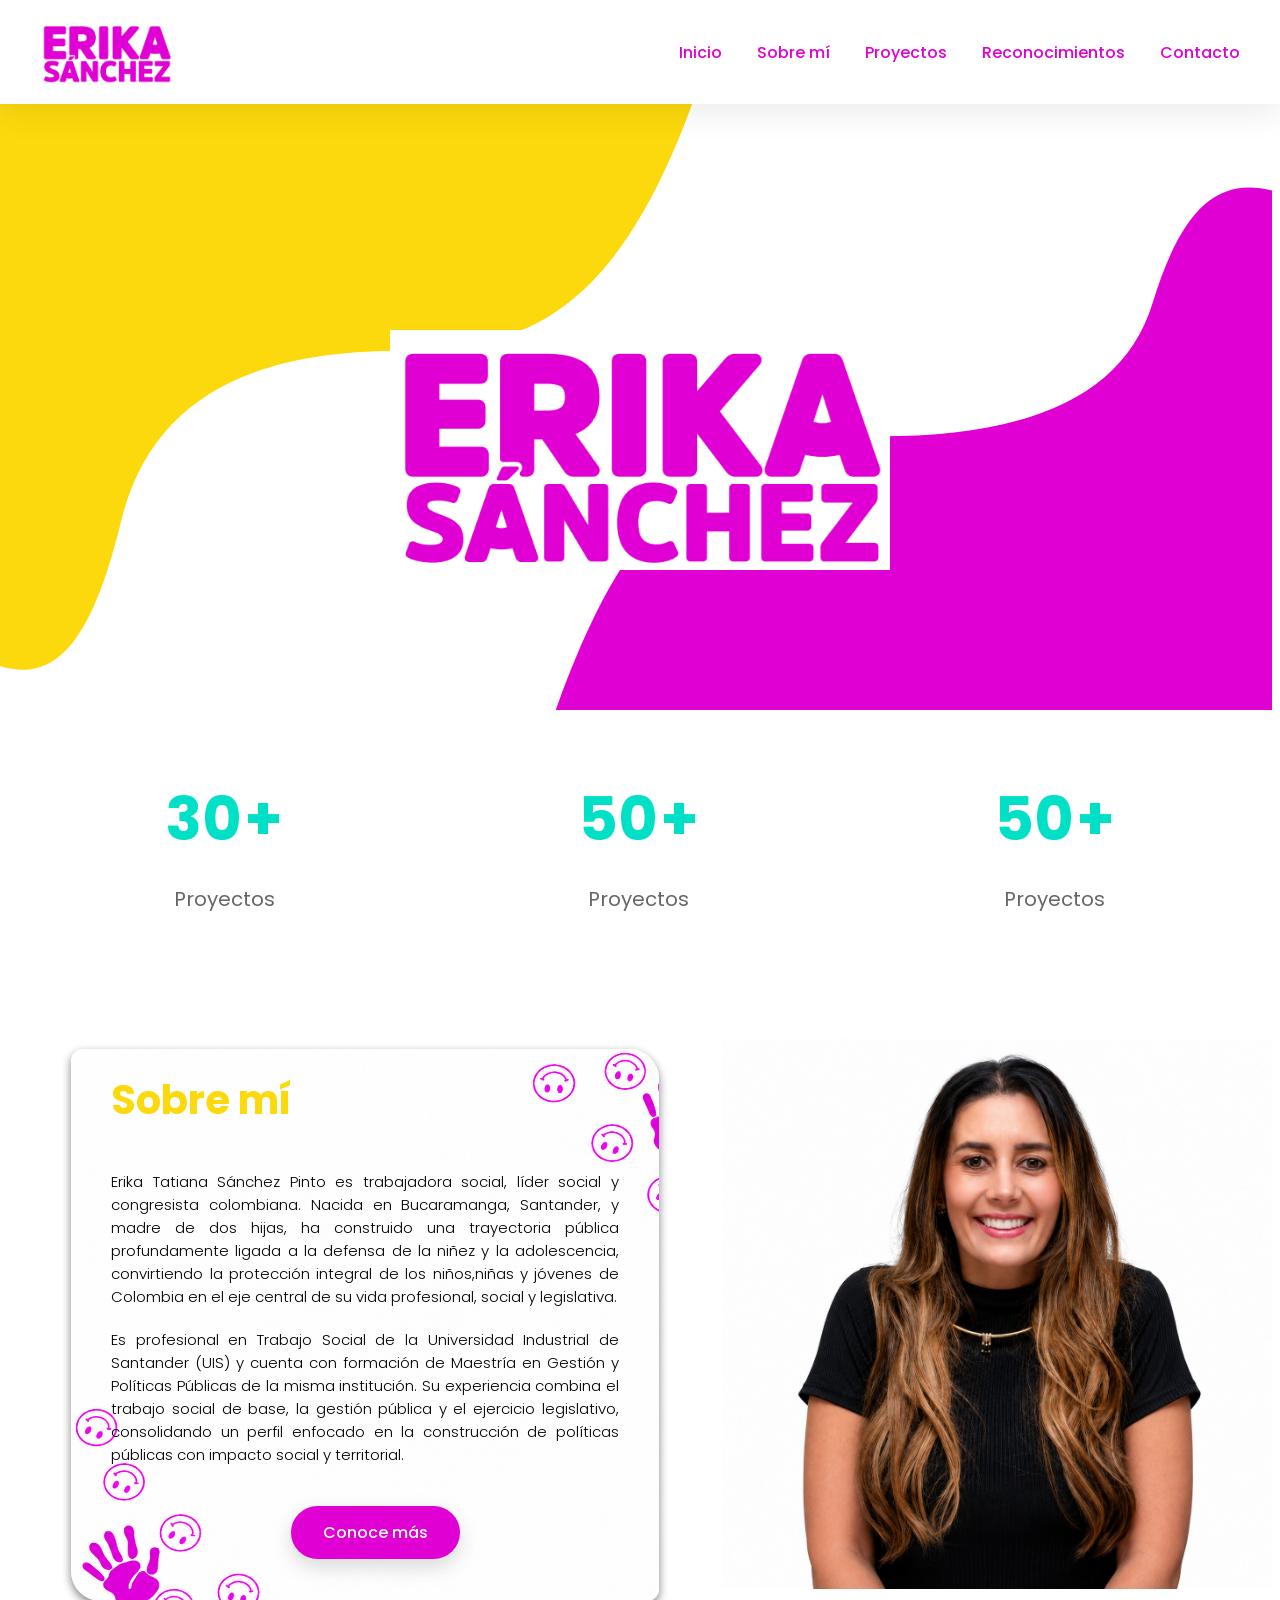
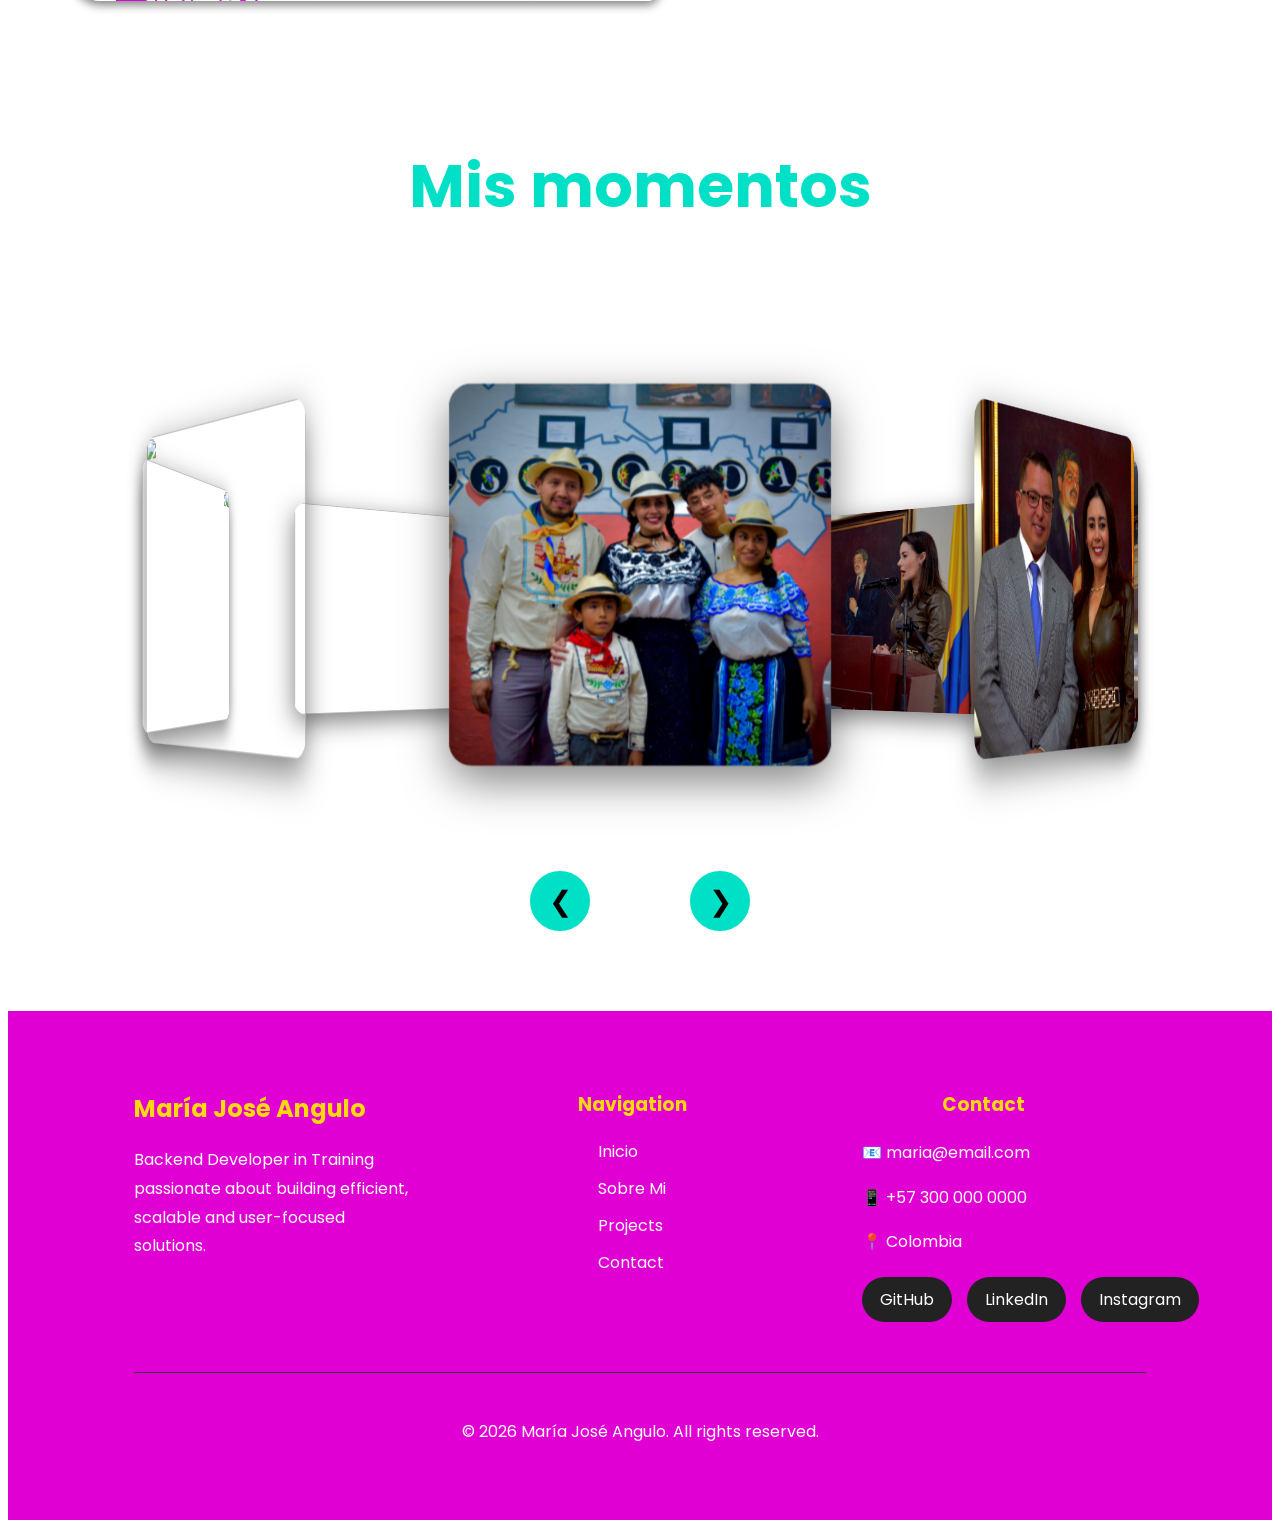
==== index.html @ ec435191 "primer commit" ====
<!DOCTYPE html>
<html lang="en">

<head>
    <meta charset="UTF-8">
    <meta name="viewport" content="width=device-width, initial-scale=1.0">
    <title>Document</title>
    <link rel="stylesheet" href="style.css">
    <link rel="preconnect" href="https://fonts.googleapis.com">
    <link rel="preconnect" href="https://fonts.gstatic.com" crossorigin>
    <link
        href="https://fonts.googleapis.com/css2?family=Poppins:ital,wght@0,100;0,200;0,300;0,400;0,500;0,600;0,700;0,800;0,900;1,100;1,200;1,300;1,400;1,500;1,600;1,700;1,800;1,900&display=swap"
        rel="stylesheet">
</head>

<body>

    <header class="header">
        <nav class="navbar">

            <img class="logo" src="imagenes/erika logo.png"></img>

            <ul class="nav-links">
                <li><a href="#inicio">Inicio</a></li>
                <li><a href="#sobre-mi">Sobre mí</a></li>
                <li><a href="#proyectos">Proyectos</a></li>
                <li><a href="#educacion">Reconocimientos</a></li>
                <li><a href="#contacto">Contacto</a></li>
            </ul>
            <div class="menu">

                ☰
            </div>
        </nav>
    </header>

    <section id="inicio" class="inicio">
        <svg class="bg-shape" viewBox="0 0 900 500" preserveAspectRatio="none">
            <path d="M900 500V130
               C860 120 835 145 815 210
               C795 275 730 305 620 305
               C520 305 450 330 390 500
               Z" fill="#FCD90D" />
        </svg>

        <svg class="bg-shape1" viewBox="0 0 900 500" preserveAspectRatio="none">
            <path d="M900 500V130
               C860 120 835 145 815 210
               C795 275 730 305 620 305
               C520 305 450 330 390 500
               Z" fill="#E000D3" />
        </svg>
        <img src="imagenes/erika logo.png" alt="Imagen" class="imagen-deinicio">

    </section>


    <section class="contador">
        <div class="contador-item">
            <h2 class="cz_counter_num" data-count="30">0</h2>
            <p>Proyectos</p>
        </div>
        <div class="contador-item">
            <h2 class="cz_counter_num" data-count="50">0</h2>
            <p>Proyectos</p>
        </div>
        <div class="contador-item">
            <h2 class="cz_counter_num" data-count="50">0</h2>
            <p>Proyectos</p>
        </div>
    </section>

    <section id="sobre-mi" class="sobre-mi">

        <div class="tarjetas">
            <div id="tarjeta1" class="tarjeta">

                <h3>Sobre mí</h3>

                <h4>Erika Tatiana Sánchez Pinto es trabajadora social, líder social y congresista colombiana.
                    Nacida en Bucaramanga, Santander, y madre de dos hijas, ha construido una trayectoria
                    pública profundamente ligada a la defensa de la niñez y la adolescencia, convirtiendo
                    la protección integral de los niños,niñas y jóvenes de Colombia en el eje central de
                    su vida profesional, social y legislativa.
                </h4>
                <h4>Es profesional en Trabajo Social de la Universidad Industrial de Santander (UIS)
                    y cuenta con formación de Maestría en Gestión y Políticas Públicas de la misma
                    institución. Su experiencia combina el trabajo social de base, la gestión pública
                    y el ejercicio legislativo, consolidando un perfil enfocado en la construcción de
                    políticas públicas con impacto social y territorial.</h4>

                <div class="boton">
                    <a href="carrusel/index.html">
                     <button id="btnAbrir">Conoce más</button>
                    </a>
                </div>


            </div>

            <div class="imagenerika">
                <img id="imagenerika" src="imagenes/WhatsApp Image 2026-07-08 at 2.44.06 PM.jpeg" alt="erika"></img>
            </div>
        </div>
        

    </section>

    <section id="galeriaEri" class="galeriaEri">

        <h3 id="tituloCarrusel">Mis momentos</h3>
    <div class="container">

        <div class="carousel" id="carousel">

            <div class="card">
                <img src="imagenes/06ded341-4845-4bff-a067-f62139f69211.jpg" alt="">
            </div>

            <div class="card">
                <img src="imagenes/393e78e3-1296-4e79-9e3f-7f143f5108f0.jpg" alt="">
            </div>

            <div class="card">
                <img src="imagenes/66f51243-da84-4cfa-9cb5-916adcb51773.jpg" alt="">
            </div>

            <div class="card">
                <img src="imagenes/75c36e12-8996-4360-9bb5-3f83813c891b.jpg" alt="">
            </div>

            <div class="card">
                <img src="imagenes/ed47eb35-b7a1-46f1-831c-81811c5785b0.jpg" alt="">
            </div>

            <div class="card">
                <img src="https://picsum.photos/id/1040/300/400" alt="">
            </div>

            <div class="card">
                <img src="https://picsum.photos/id/1040/300/400" alt="">
            </div>
             <div class="card">
                <img src="https://picsum.photos/id/1035/300/400" alt="">
            </div>

        </div>

        <div class="botones">
            <button id="anterior">&#10094;</button>
            <button id="siguiente">&#10095;</button>
        </div>

    </div>

    </section>

    <section id="footer" class="footer">

    <div class="footer-container">

        <div class="footer-section">
            <h2 class="footer-logo">María José Angulo</h2>
            <p>
                Backend Developer in Training passionate about building
                efficient, scalable and user-focused solutions.
            </p>
        </div>

        <div class="footer-section">
            <h3>Navigation</h3>

            <ul>
                <li><a href="#inicio">Inicio</a></li>
                <li><a href="#sobre-mi">Sobre Mi</a></li>
                <li><a href="#proyectos">Projects</a></li>
                <li><a href="#contacto">Contact</a></li>
            </ul>
        </div>

        <div class="footer-section">
            <h3>Contact</h3>

            <p>📧 maria@email.com</p>
            <p>📱 +57 300 000 0000</p>
            <p>📍 Colombia</p>

            <div class="socials">
                <a href="#">GitHub</a>
                <a href="#">LinkedIn</a>
                <a href="#">Instagram</a>
            </div>
        </div>

    </div>

    <div class="footer-bottom">
        <p>© 2026 María José Angulo. All rights reserved.</p>
    </div>
</section>


    <script src="java.js"></script>
</body>

</html>
---- style.css ----
:root{

    --rosa:#E000D3;
    --amarillo:#FCD90D;
    --rosa-claro:#FCE4EC;
    --rosa-hover:#EC407A;

    --blanco:#FFFFFF;
    --gris:#555;
    --gris-claro:#888;

    --fondo:#FFF7FA;

    --sombra:0px 10px 30px rgba(0, 0, 0, 0.073);

    --transicion:.4s;

    --borde:18px;
}


/* --------------- */
.header{

    width:100%;
    position:fixed;
    top:0;
    left:0;
    background:white;
    box-shadow:var(--sombra);
    z-index:1000;

}

.navbar{

    max-width:1200px;
    margin:auto;
    display:flex;
    justify-content:space-between;
    align-items:center;
    padding:20px 40px;

}

.logo{
    height: 4rem;
}

.nav-links{
    display:flex;
    gap:35px;
}

.nav-links a{
    color:var(--rosa);
    font-weight:500;
    transition:var(--transicion);
    text-decoration:none;
    font-family: "Poppins"
}
ul{
    list-style:none;
}

.nav-links a:hover{
    color:var(--amarillo);
}

.menu{
    display:none;
    font-size:2rem;
    cursor:pointer;
}

/*------------------------*/
.hero{
    width:100px;
    height:100px;
    background:white;
    position:relative;
    overflow:hidden;
}

.bg-shape{
    position:absolute;
    bottom:0;
    right:0;
    width:100%;
    height:100%;
    transform: rotate(180deg);
}

.imagen-deinicio{
    position: absolute;
    width: 500px;
    z-index: 3;

    top: 50%;
    left: 50%;

    transform: translate(-50%, -50%);
    animation: zoomIn 2s ease forwards;
}

@keyframes zoomIn{
    from{
        opacity: 0;
        transform: translate(-50%, -50%) scale(0.5);
    }

    to{
        opacity: 1;
        transform: translate(-50%, -50%) scale(1);
    }
}


/*------------------------*/


.contador {
    padding: 10px;
    text-align: center;
    display: flex;
}

.contador-item {
    max-width: 300px;
    margin: auto;
}

.cz_counter_num {
    font-size: 60px;
    font-weight: bold;
    font-family: "Poppins";
    color: #00E0C6;
    margin-bottom: 10px;
}
.cz_counter_num::after{
    content: "+";
    margin-left: 2px;
    color: inherit;
}
.contador-item p {
    font-size: 20px;
    color: #666666;
    font-family: "Poppins";
}

/*------------------------*/

.sobre-mi {
  justify-content:center;
}

.tarjetas {
  display: flex;
  justify-content:center;
  padding-top:65px;
}

.tarjeta{
  margin: 40px 5%;
  padding: 1px 40px;
  border-radius: 12px 30px;
  width: 550px;
  height: 550px;
  box-shadow: 0px 4px 10px rgba(0, 0, 0, 0.493);
  background-image: url(imagenes/patron.png);
  background-size: 650px 580px;
   background-repeat: no-repeat;
}


.tarjeta h3{
    color:var(--amarillo);
    font-family: "Poppins";
    font-size: 40px;
    margin-top: 20px;
}

.tarjeta h4{
    font-size: 15px;
    color: #000000;
    text-align: justify;
    margin-top: 1px;
    font-family: "Poppins", sans-serif;
    font-weight: 300;
    font-style: normal;
}

#imagenerika{
    padding-top: 30px;
    width:550px;
    height: 550px;
}

.boton{
   text-align: center;
   padding-top: 20px;
}

.boton button{
    background: var(--rosa);
    color: #fff;
    border: none;
    border-radius: 50px;
    padding: 14px 32px;
    font-family: "Poppins", sans-serif;
    font-size: 16px;
    font-weight: 500;
    cursor: pointer;
    transition: all .35s ease;
    box-shadow: 0 8px 20px rgba(0,0,0,.15);
    margin-left: 20px;
}

#btnAbrir:hover{
    transform: translateY(-8px);
    background-color: #00E0C6;
}


/*------------------------*/

/*------------------------*/

#tituloCarrusel{
    color:#00E0C6;
    font-family: "Poppins";
    text-align: center;
    font-size: 60px;
    margin-top: 100px;
    background-image: url();
    background-size: 1400px 120px;

}
.container{
    position:relative;
    width:100%;
    height:80vh;
    display:flex;
    justify-content:center;
    align-items:center;
    perspective:1300px;
}
.carousel{
    position:relative;
    width:250px;
    height:350px;
    transform-style:preserve-3d;
}

.card{
    position:absolute;
    width:250px;
    height:250px;
    border-radius:15px;
    overflow:hidden;
    transition:1s;
    box-shadow:0 10px 30px rgba(0,0,0,.5);
}

.card img{
    width:100%;
    height:100%;
    object-fit:cover;
}

.botones{
    position:absolute;
    bottom:80px;
    display:flex;
    gap:100px;
}
.botones button{
    width:60px;
    height:60px;
    border-radius:50%;
    border:2px solid #00E0C6;
    background-color:#00E0C6;
    font-size:28px;
    cursor:pointer;
    transition:.3s;
}

.botones button:hover{
    background:white;
    color:black;
    transform:scale(1.1);
}



/*------------------------*/
.footer{
    background:var(--rosa);
    color: white;
    padding: 60px 10%;
    font-family: "Poppins";
}

.footer-container{
    display: grid;
    grid-template-columns: repeat(auto-fit,minmax(220px,1fr));
    gap: 80px;
}

.footer-section h3{
    margin-bottom: 20px;
    color: #FCD90D;
    margin-left: 80px;
}

.footer-logo{
    color: var(--amarillo);
    margin-bottom: 20px;
}

.footer-section p{
    line-height: 1.8;
    color: #ffffff;
}

.footer-section ul{
    list-style: none;
    margin-left: 60px;
}

.footer-section ul li{
    margin-bottom: 12px;
}

.footer-section a{
    text-decoration: none;
    color: #ffffff;
    transition: .3s;
}

.footer-section a:hover{
    color: #ffffff;
    padding-left: 5px;
}

.socials{
    display: flex;
    gap: 15px;
    margin-top: 20px;
}

.socials a{
    background: #222;
    padding: 10px 18px;
    border-radius: 30px;
}

.socials a:hover{
    background: #ffffff;
    color: #000000;
}

.footer-bottom{
    margin-top: 50px;
    padding-top: 30px;
    border-top: 1px solid #333;
    text-align: center;
    color: #ffffff;
}


/*-----------------*/

/* ========================================= */
/* TABLETS */
/* ========================================= */

@media (max-width: 992px){

    html, body{
        overflow-x: hidden;
    }

    .navbar{
        padding:20px;
    }

    .nav-links{
        gap:20px;
    }
    .nav-links{
        display: none;
    }

    .nav-links.active{
        display: flex;
        flex-direction: column;
        position: absolute;
        top: 100%;
        left: 0;
        width: 100%;
        background: white;
        padding: 20px 0;
        gap: 20px;
        text-align: center;
    }


    /* -------- INICIO -------- */

    .inicio{
        min-height:80vh;
        overflow:hidden;
        position:relative;
    }

    .imagen-deinicio{
        width:320px;
        position:absolute;
        top:50%;
        left:50%;
        transform:translate(-50%, -50%);
    }

    .bg-shape{
        width:120%;
        left:-15%;
    }

    .bg-shape1{
        width:120%;
        right:-15%;
    }

    /* -------- CONTADOR -------- */

    .contador{
        flex-wrap:wrap;
        justify-content:center;
        gap:40px;
        padding:50px 20px;
    }

    .tarjeta{
        width:90%;
    }

    #imagenerika{
        width:450px;
        max-width:100%;
    }

    #tituloCarrusel{
        font-size:45px;
    }
}

/* ========================================= */
/* MOVILES */
/* ========================================= */

@media (max-width:768px){

    html,
    body{
        width:100%;
        overflow-x:hidden;
    }

    .navbar{
        padding:15px 20px;
    }

    .nav-links{
        display:none;
    }

    .menu{
        display:block;
    }
    .nav-links{
        display: none;
    }

    .nav-links.active{
        display: flex;
        flex-direction: column;
        position: absolute;
        top: 100%;
        left: 0;
        width: 100%;
        background: white;
        padding: 20px 0;
        gap: 20px;
        text-align: center;
    }


    .logo{
        height:3rem;
    }

    /* -------- INICIO -------- */

    .inicio{
        height:65vh;
        min-height:500px;
        overflow:hidden;
        position:relative;
    }

    .imagen-deinicio{
        width:230px;
        position:absolute;
        top:50%;
        left:50%;
        transform:translate(-50%, -50%);
        z-index:10;
    }

    .bg-shape{
        width:150%;
        height:100%;
        left:-45%;
        top:0;
    }

    .bg-shape1{
        width:150%;
        height:100%;
        right:-45%;
        top:0;
    }

    /* -------- CONTADOR -------- */

    .contador{
        flex-direction:column;
        align-items:center;
        gap:40px;
        padding:50px 0;
    }

    .contador-item{
        width:100%;
    }

    .cz_counter_num{
        font-size:45px;
    }

    /* -------- SOBRE MI -------- */

    .tarjetas{
        flex-direction:column;
        align-items:center;
    }

    .tarjeta{
        width:95%;
        padding:25px;
        margin:20px auto;
    }

    .tarjeta h3{
        text-align:center;
        font-size:30px;
    }

    .tarjeta h4{
        font-size:14px;
    }

    #imagenerika{
        width:100%;
        max-width:350px;
        height:auto;
    }

    /* -------- CARRUSEL -------- */

    #tituloCarrusel{
        font-size:36px;
    }

    .container{
        height:420px;
        overflow:hidden;
    }

    .carousel{
        width:220px;
        height:280px;
    }

    .card{
        width:220px;
        height:280px;
    }

    .botones{
        gap:40px;
        bottom:20px;
    }

    .botones button{
        width:50px;
        height:50px;
        font-size:22px;
    }

    /* -------- FOOTER -------- */

    .footer{
        text-align:center;
    }

    .socials{
        justify-content:center;
    }
}

/* ========================================= */
/* MOVILES PEQUEÑOS */
/* ========================================= */

@media (max-width:480px){

    .inicio{
        min-height:450px;
    }

    .imagen-deinicio{
        width:190px;
    }

    .bg-shape{
        width:170%;
        left:-60%;
    }

    .bg-shape1{
        width:170%;
        right:-60%;
    }

    .cz_counter_num{
        font-size:35px;
    }
    .nav-links{
        display: none;
    }

    .nav-links.active{
        display: flex;
        flex-direction: column;
        position: absolute;
        top: 100%;
        left: 0;
        width: 100%;
        background: white;
        padding: 20px 0;
        gap: 20px;
        text-align: center;
    }


    .contador-item p{
        font-size:16px;
    }

    .tarjeta{
        padding:20px;
    }

    .tarjeta h3{
        font-size:24px;
    }

    .tarjeta h4{
        font-size:13px;
    }

    #tituloCarrusel{
        font-size:28px;
    }

    .carousel{
        width:170px;
        height:220px;
    }

    .card{
        width:170px;
        height:220px;
    }
}
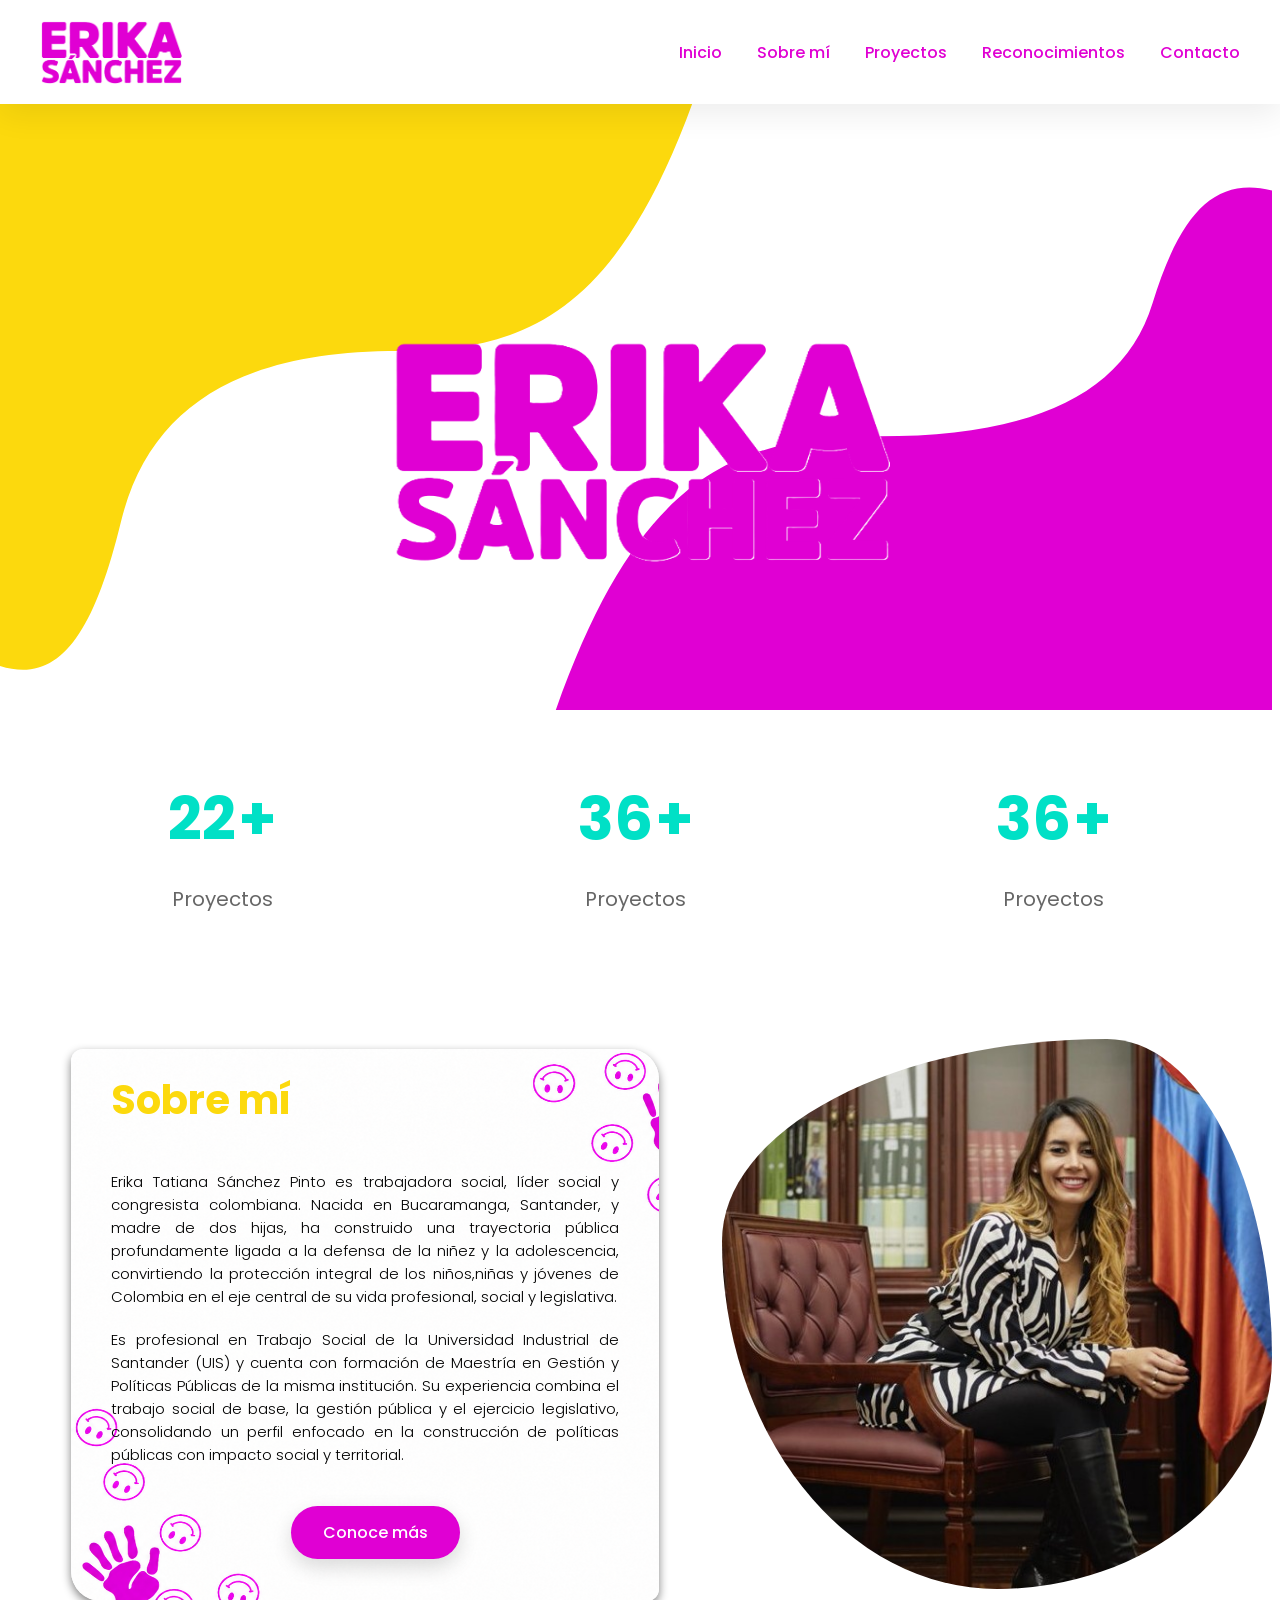
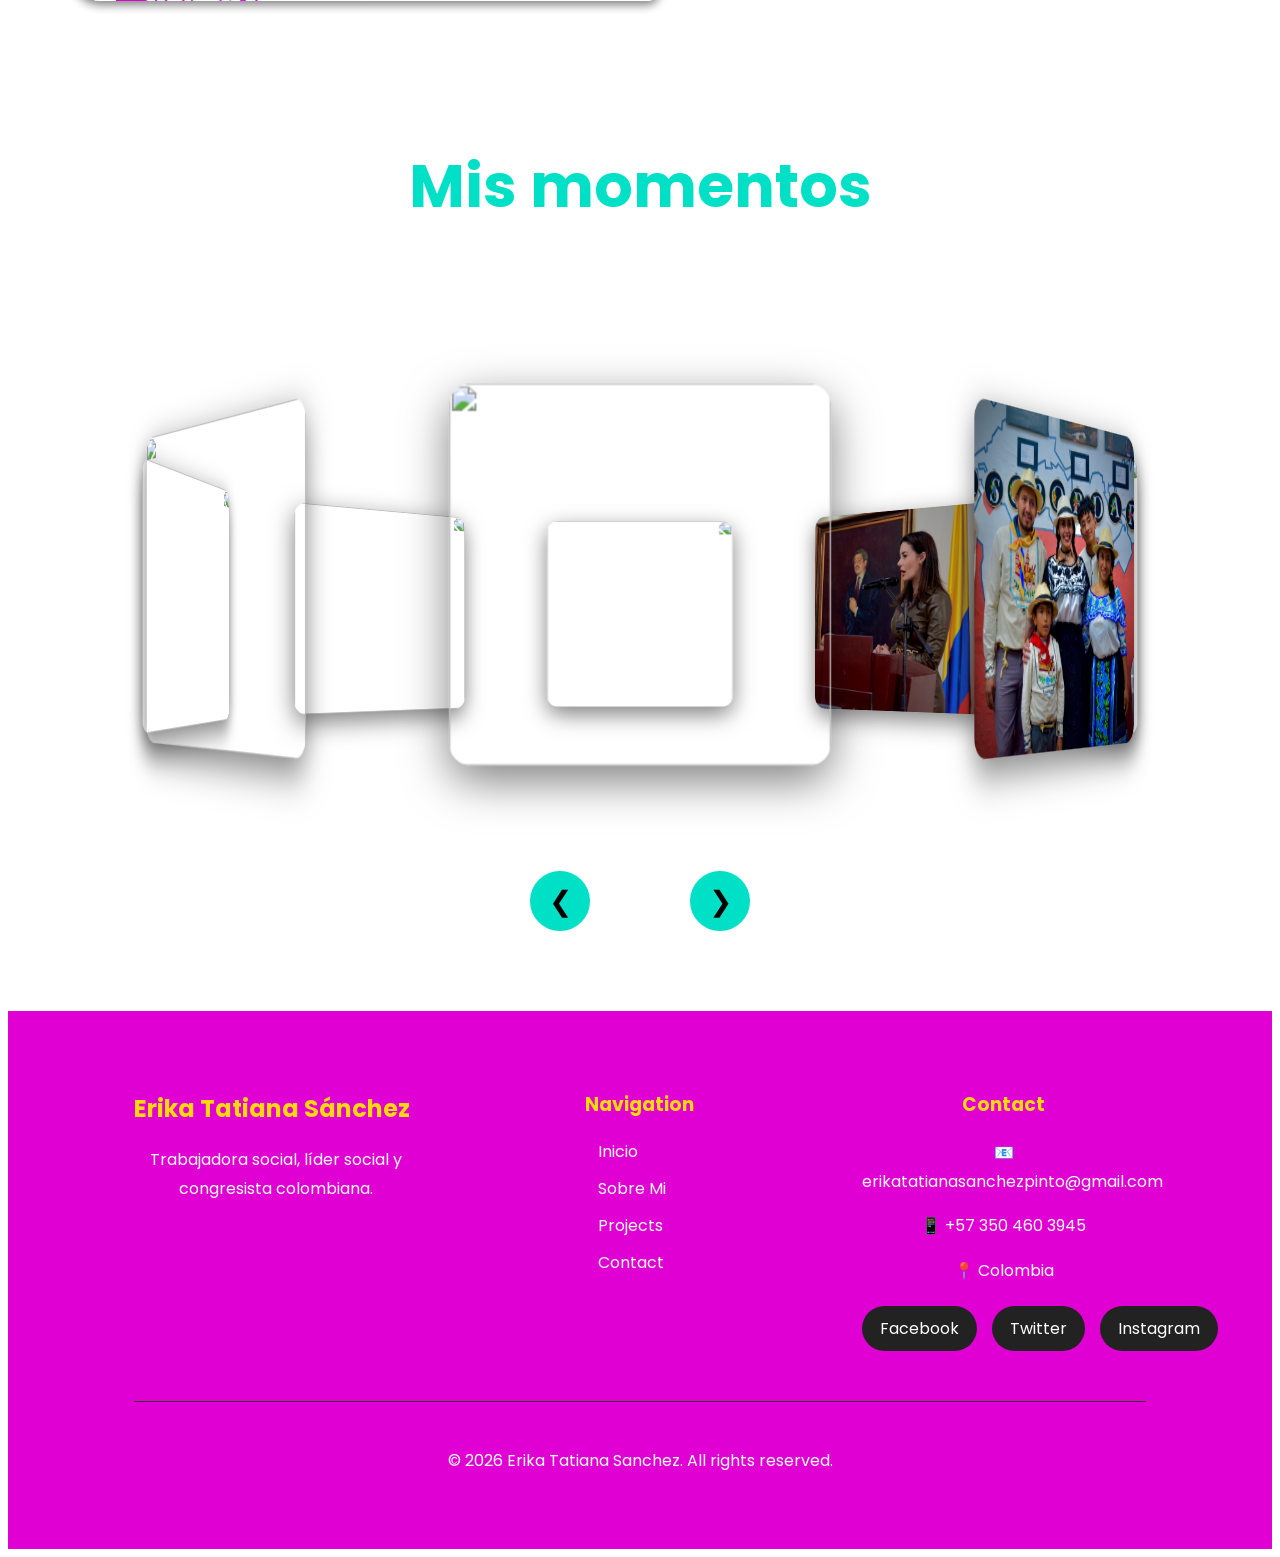
==== commit 1b14f68b: "actualizacion inicio 1" ====
--- a/index.html
+++ b/index.html
@@ -90,7 +90,7 @@
                     políticas públicas con impacto social y territorial.</h4>
 
                 <div class="boton">
-                    <a href="carrusel/index.html">
+                    <a href="carrusel/carrusel.html">
                      <button id="btnAbrir">Conoce más</button>
                     </a>
                 </div>
@@ -99,7 +99,7 @@
             </div>
 
             <div class="imagenerika">
-                <img id="imagenerika" src="imagenes/WhatsApp Image 2026-07-08 at 2.44.06 PM.jpeg" alt="erika"></img>
+                <img id="imagenerika" src="imagenes/DIAPO 12.jpeg" alt="erika"></img>
             </div>
         </div>
         
@@ -114,15 +114,15 @@
         <div class="carousel" id="carousel">
 
             <div class="card">
+                <img src="imagenes/HEU_1261.JPG" alt="">
+            </div>
+
+            <div class="card">
                 <img src="imagenes/06ded341-4845-4bff-a067-f62139f69211.jpg" alt="">
             </div>
 
             <div class="card">
-                <img src="imagenes/393e78e3-1296-4e79-9e3f-7f143f5108f0.jpg" alt="">
-            </div>
-
-            <div class="card">
-                <img src="imagenes/66f51243-da84-4cfa-9cb5-916adcb51773.jpg" alt="">
+                <img src="imagenes/HEU_1550.JPG" alt="">
             </div>
 
             <div class="card">
@@ -130,18 +130,18 @@
             </div>
 
             <div class="card">
-                <img src="imagenes/ed47eb35-b7a1-46f1-831c-81811c5785b0.jpg" alt="">
-            </div>
-
-            <div class="card">
-                <img src="https://picsum.photos/id/1040/300/400" alt="">
-            </div>
-
-            <div class="card">
-                <img src="https://picsum.photos/id/1040/300/400" alt="">
+                <img src="imagenes/HEU_9153.JPG" alt="">
+            </div>
+
+            <div class="card">
+                <img src="imagenes/HEU_8008.JPG" alt="">
+            </div>
+
+            <div class="card">
+                <img src="imagenes/HEU_9749.JPG" alt="">
             </div>
              <div class="card">
-                <img src="https://picsum.photos/id/1035/300/400" alt="">
+                <img src="imagenes/HEU_9860.JPG" alt="">
             </div>
 
         </div>
@@ -160,10 +160,9 @@
     <div class="footer-container">
 
         <div class="footer-section">
-            <h2 class="footer-logo">María José Angulo</h2>
+            <h2 class="footer-logo">Erika Tatiana Sánchez</h2>
             <p>
-                Backend Developer in Training passionate about building
-                efficient, scalable and user-focused solutions.
+                Trabajadora social, líder social y congresista colombiana.
             </p>
         </div>
 
@@ -181,13 +180,13 @@
         <div class="footer-section">
             <h3>Contact</h3>
 
-            <p>📧 maria@email.com</p>
-            <p>📱 +57 300 000 0000</p>
+            <p>📧 erikatatianasanchezpinto@gmail.com</p>
+            <p>📱 +57 350 460 3945</p>
             <p>📍 Colombia</p>
 
             <div class="socials">
-                <a href="#">GitHub</a>
-                <a href="#">LinkedIn</a>
+                <a href="#">Facebook</a>
+                <a href="#">Twitter</a>
                 <a href="#">Instagram</a>
             </div>
         </div>
@@ -195,7 +194,7 @@
     </div>
 
     <div class="footer-bottom">
-        <p>© 2026 María José Angulo. All rights reserved.</p>
+        <p>© 2026 Erika Tatiana Sanchez. All rights reserved.</p>
     </div>
 </section>
 
--- a/style.css
+++ b/style.css
@@ -99,7 +99,7 @@
     top: 50%;
     left: 50%;
 
-    transform: translate(-50%, -50%);
+    transform: translate(-80%, -50%);
     animation: zoomIn 2s ease forwards;
 }
 
@@ -194,6 +194,7 @@
     padding-top: 30px;
     width:550px;
     height: 550px;
+    border-radius: 70% 30% 50% 50% / 40% 60% 40% 60%;;
 }
 
 .boton{
@@ -310,7 +311,7 @@
 .footer-section h3{
     margin-bottom: 20px;
     color: #FCD90D;
-    margin-left: 80px;
+ text-align: center;
 }
 
 .footer-logo{
@@ -319,6 +320,7 @@
 }
 
 .footer-section p{
+    text-align: center;
     line-height: 1.8;
     color: #ffffff;
 }
@@ -340,7 +342,6 @@
 
 .footer-section a:hover{
     color: #ffffff;
-    padding-left: 5px;
 }
 
 .socials{
@@ -671,6 +672,9 @@
 
     .tarjeta{
         padding:20px;
+        width: 80%;
+        background-image: url(imagenes/patron.png);
+  background-size: 550px 780px;
     }
 
     .tarjeta h3{
@@ -694,4 +698,9 @@
         width:170px;
         height:220px;
     }
+
+    .footer-section ul li{
+    margin-left: -100px;
+}
+
 }
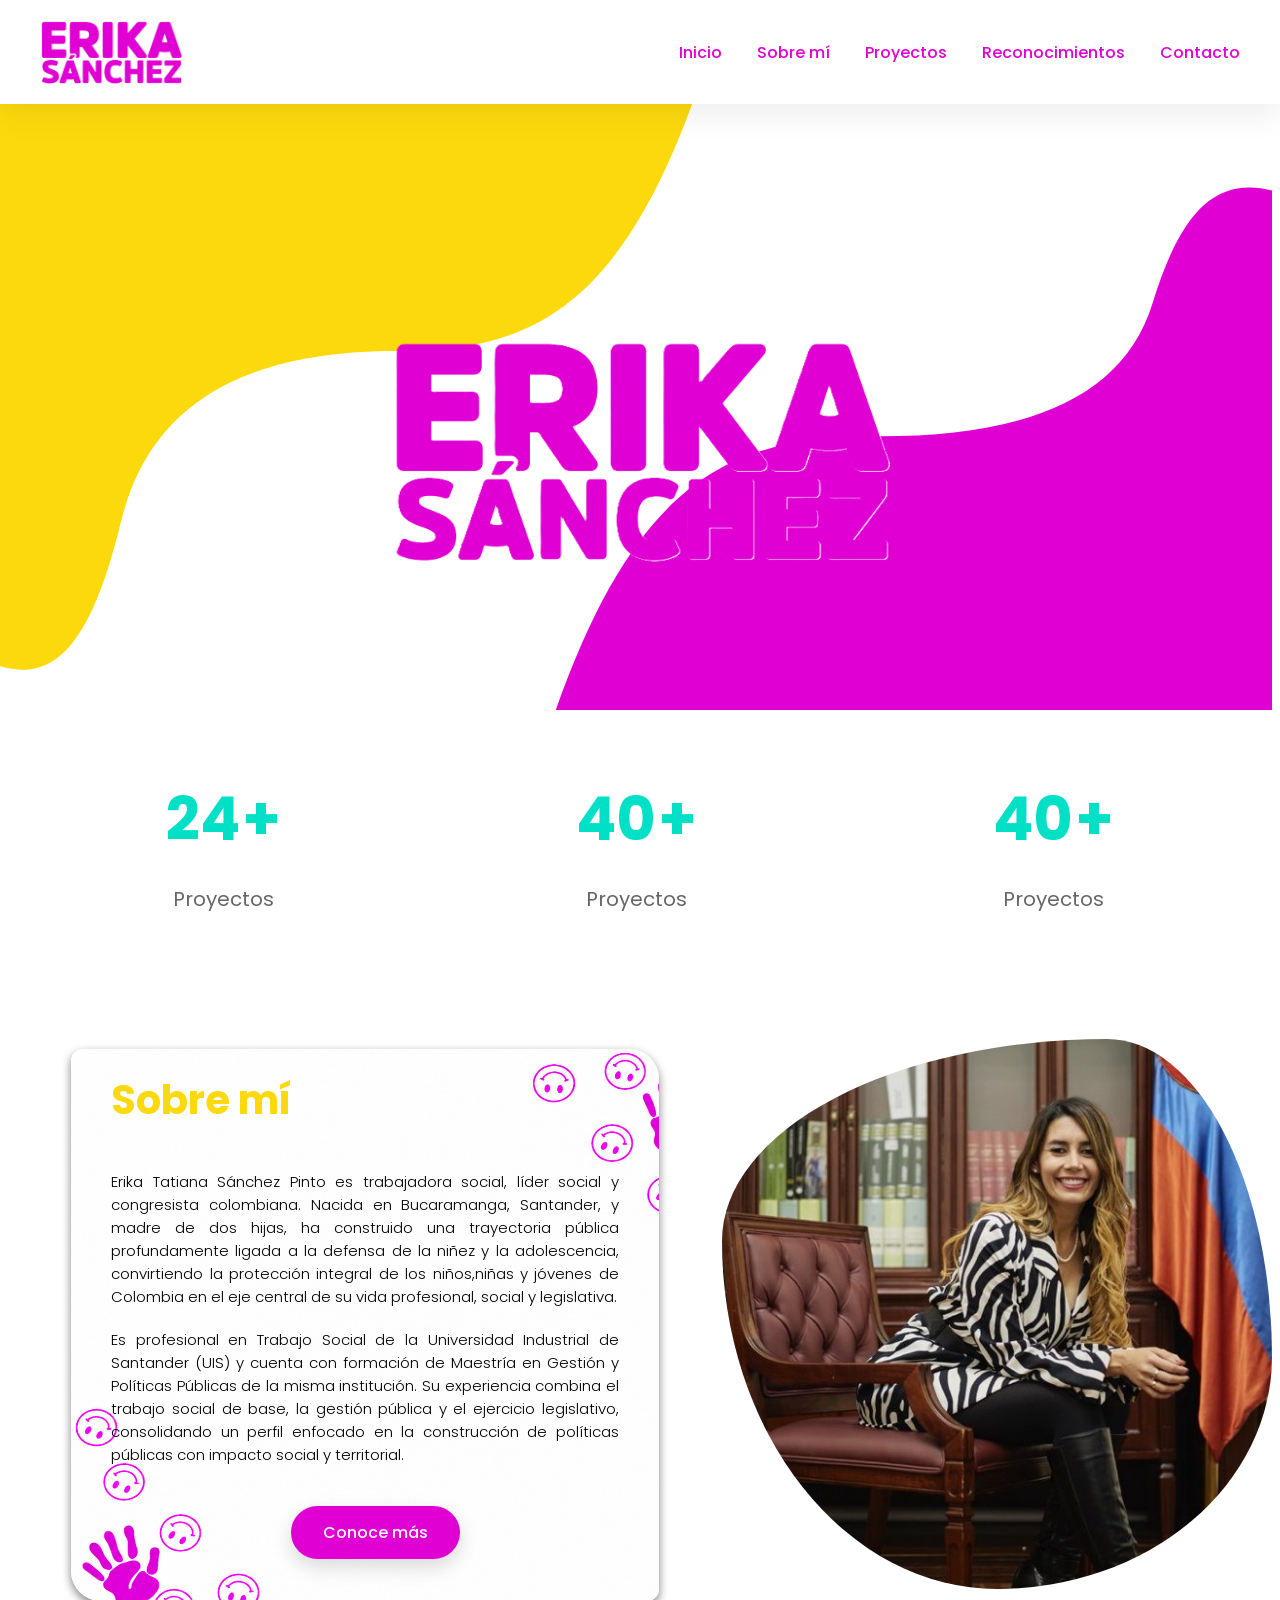
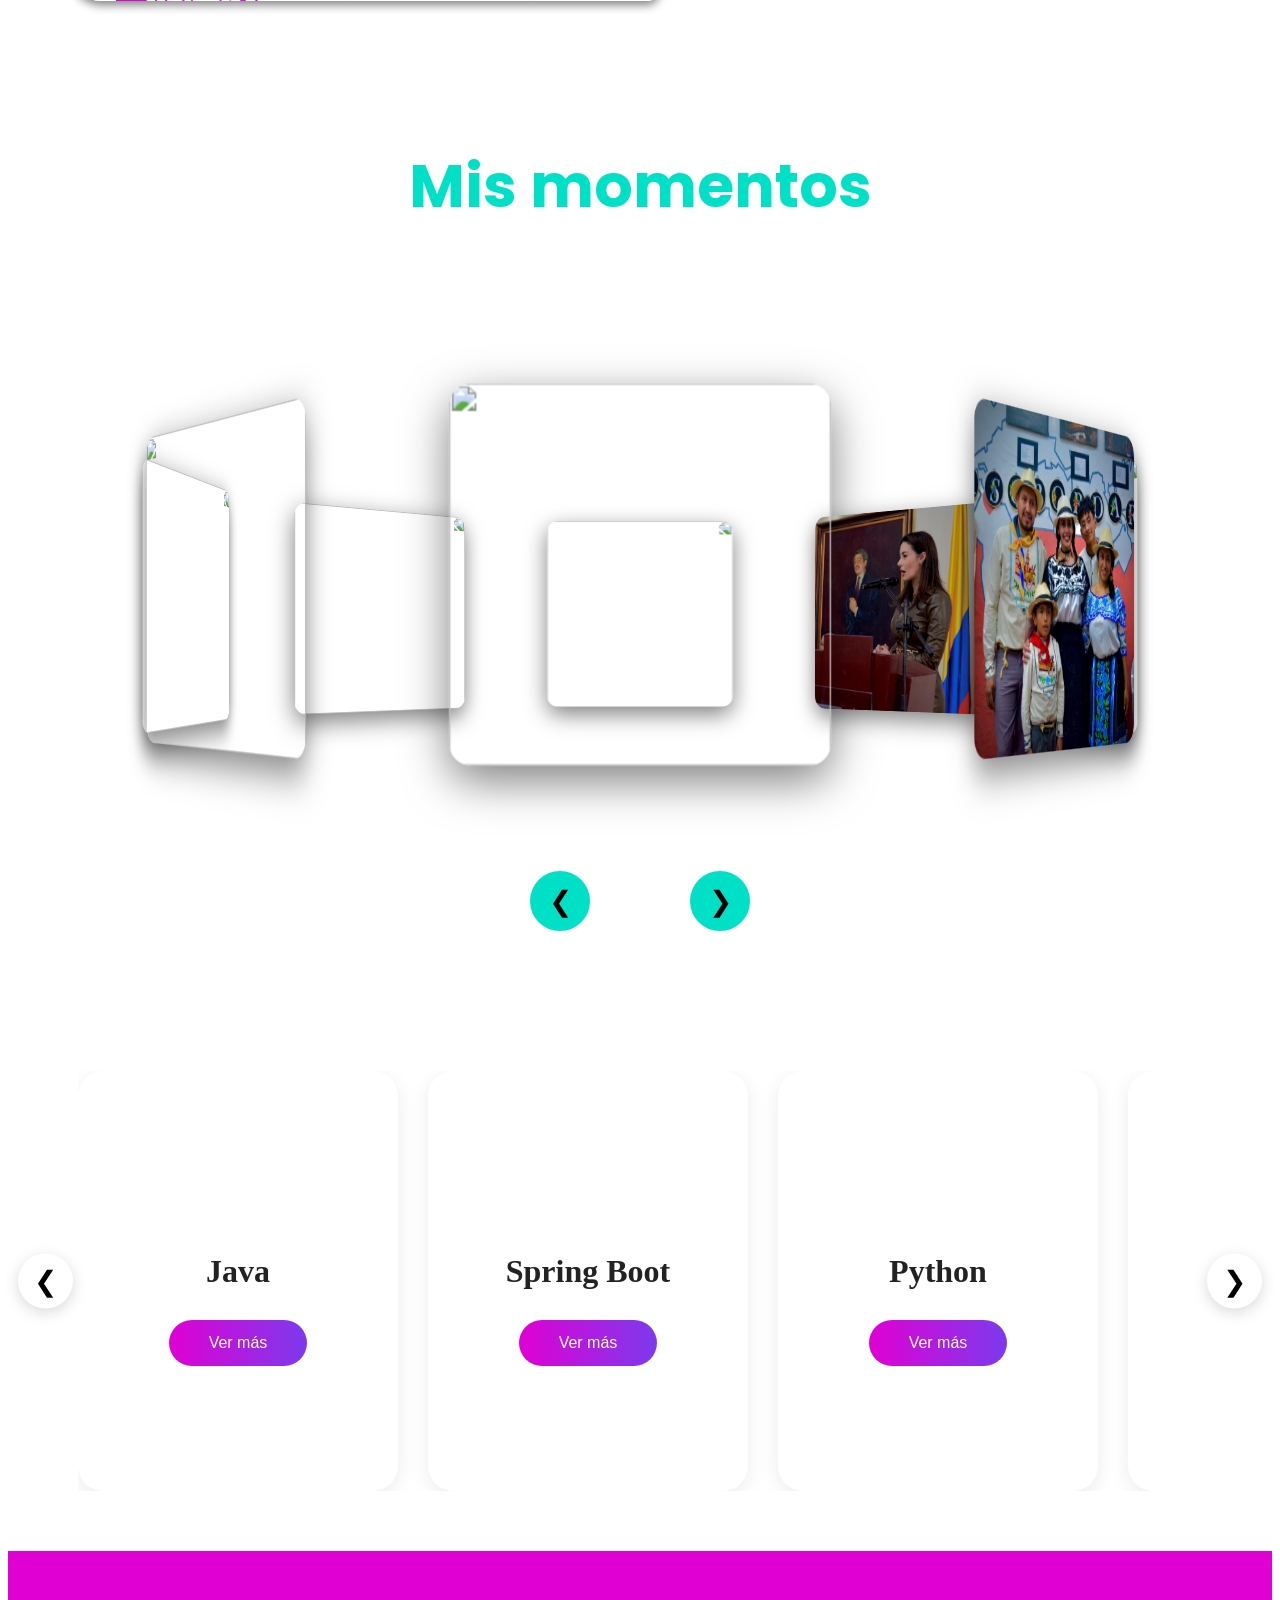
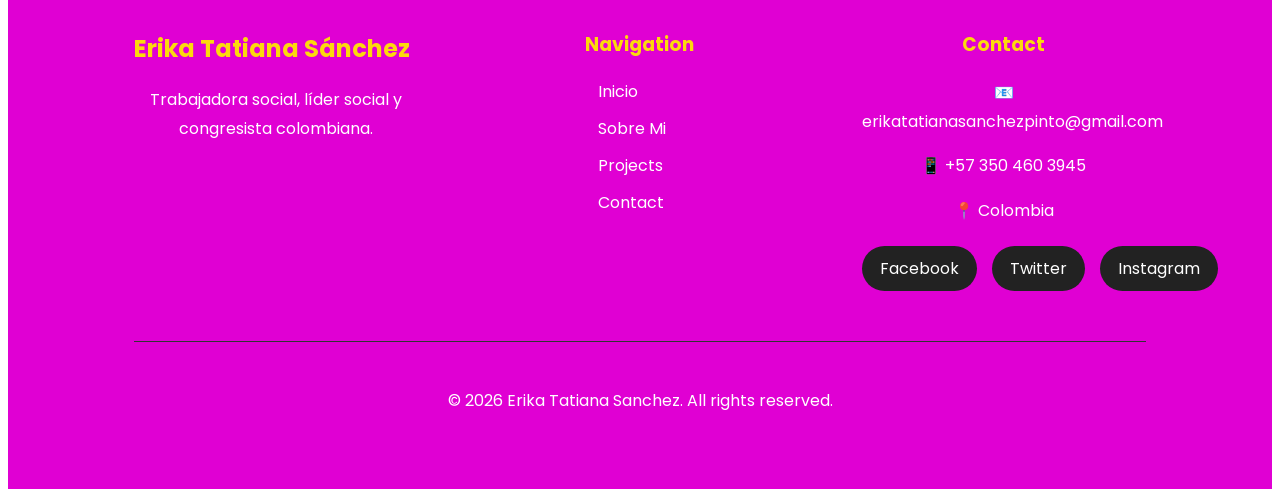
==== commit 0c954174: "nuevo" ====
--- a/index.html
+++ b/index.html
@@ -155,6 +155,131 @@
 
     </section>
 
+
+    <section class="skills-section">
+
+    <!-- Flecha izquierda -->
+    <button class="arrow left" id="prev">
+        &#10094;
+    </button>
+
+    <!-- Carrusel -->
+    <div class="skills" id="carousele">
+
+        <div class="tarjetones">
+            <i class="fa-brands fa-java icon java"></i>
+            <h3>Java</h3>
+
+            <button class="btn-modal"
+                data-title="Java"
+                data-description="Lenguaje orientado a objetos utilizado principalmente para el desarrollo backend y aplicaciones empresariales.">
+                Ver más
+            </button>
+        </div>
+
+        <div class="tarjetones">
+            <i class="fa-solid fa-leaf icon spring"></i>
+            <h3>Spring Boot</h3>
+
+            <button class="btn-modal"
+                data-title="Spring Boot"
+                data-description="Framework de Java utilizado para la creación rápida y eficiente de APIs REST y aplicaciones backend.">
+                Ver más
+            </button>
+        </div>
+
+        <div class="tarjetones">
+            <i class="fa-brands fa-python icon python"></i>
+            <h3>Python</h3>
+
+            <button class="btn-modal"
+                data-title="Python"
+                data-description="Lenguaje versátil utilizado en automatización, ciencia de datos, inteligencia artificial y desarrollo web.">
+                Ver más
+            </button>
+        </div>
+
+        <div class="tarjetones">
+            <i class="fa-brands fa-js icon javascript"></i>
+            <h3>JavaScript</h3>
+
+            <button class="btn-modal"
+                data-title="JavaScript"
+                data-description="Lenguaje esencial para crear sitios web dinámicos e interactivos.">
+                Ver más
+            </button>
+        </div>
+
+        <div class="tarjetones">
+            <i class="fa-brands fa-html5 icon html"></i>
+            <h3>HTML5</h3>
+
+            <button class="btn-modal"
+                data-title="HTML5"
+                data-description="Lenguaje encargado de estructurar el contenido de las páginas web.">
+                Ver más
+            </button>
+        </div>
+
+        <div class="tarjetones">
+            <i class="fa-brands fa-css3-alt icon css"></i>
+            <h3>CSS3</h3>
+
+            <button class="btn-modal"
+                data-title="CSS3"
+                data-description="Lenguaje utilizado para diseñar y dar estilo a las páginas web.">
+                Ver más
+            </button>
+        </div>
+
+        <div class="tarjetones">
+            <i class="fa-solid fa-database icon mysql"></i>
+            <h3>MySQL</h3>
+
+            <button class="btn-modal"
+                data-title="MySQL"
+                data-description="Sistema gestor de bases de datos relacional ampliamente utilizado en aplicaciones web.">
+                Ver más
+            </button>
+        </div>
+
+        <div class="tarjetones">
+            <i class="fa-brands fa-git-alt icon git"></i>
+            <h3>Git & GitHub</h3>
+
+            <button class="btn-modal"
+                data-title="Git & GitHub"
+                data-description="Herramientas para el control de versiones y trabajo colaborativo en proyectos de software.">
+                Ver más
+            </button>
+        </div>
+
+    </div>
+
+    <!-- Flecha derecha -->
+    <button class="arrow right" id="next">
+        &#10095;
+    </button>
+
+</section>
+
+
+<!-- MODAL -->
+
+<div class="modal" id="modal">
+
+    <div class="modal-content">
+
+        <span class="close">&times;</span>
+
+        <h2 id="modal-title"></h2>
+
+        <p id="modal-description"></p>
+
+    </div>
+
+</div>
+
     <section id="footer" class="footer">
 
     <div class="footer-container">
--- a/style.css
+++ b/style.css
@@ -292,7 +292,198 @@
     transform:scale(1.1);
 }
 
-
+/* CARRUSEL */
+/* ========================= */
+
+.skills-section{
+    position:relative;
+    padding:60px 70px;
+}
+
+.skills{
+    display: flex;
+    gap: 30px;
+    overflow-x: auto;
+    overflow-y: hidden;
+    scroll-behavior: smooth;
+    scrollbar-width: none;
+}
+
+.skills::-webkit-scrollbar{
+    display: none;
+}
+
+.tarjetones{
+    min-width:320px;
+    height:420px;
+
+    background:white;
+
+    border-radius:25px;
+
+    flex-shrink:0;
+
+    display:flex;
+    flex-direction:column;
+    justify-content:center;
+    align-items:center;
+
+    box-shadow:0 5px 20px rgba(0,0,0,.08);
+
+    transition:.3s;
+}
+
+.tarjetones:hover{
+    transform:translateY(-10px);
+}
+
+.icon{
+    font-size:70px;
+    margin-bottom:25px;
+}
+
+.tarjetones h3{
+    font-size:2rem;
+    margin-bottom:30px;
+    color:#222;
+}
+
+
+.btn-modal{
+    padding:14px 40px;
+    border:none;
+    border-radius:50px;
+
+    background:linear-gradient(
+        90deg,
+        #E000D3,
+        #7c3aed
+    );
+
+    color:white;
+    font-size:16px;
+
+    cursor:pointer;
+
+    transition:.3s;
+}
+
+.btn-modal:hover{
+    transform:scale(1.05);
+}
+
+/* ========================= */
+/* FLECHAS */
+/* ========================= */
+
+.arrow{
+    position:absolute;
+    top:50%;
+    transform:translateY(-50%);
+
+    width:55px;
+    height:55px;
+
+    border:none;
+    border-radius:50%;
+
+    background:white;
+
+    box-shadow:0 4px 15px rgba(0,0,0,.15);
+
+    font-size:28px;
+
+    cursor:pointer;
+
+    z-index:10;
+}
+
+.left{
+    left:10px;
+}
+
+.right{
+    right:10px;
+}
+
+.arrow:hover{
+    transform:translateY(-50%) scale(1.1);
+}
+
+/* ========================= */
+/* MODAL */
+/* ========================= */
+
+.modal{
+    position:fixed;
+    top:0;
+    left:0;
+
+    width:100%;
+    height:100%;
+
+    background:rgba(0,0,0,.6);
+
+    display:none;
+
+    justify-content:center;
+    align-items:center;
+
+    z-index:1000;
+}
+
+.modal.active{
+    display:flex;
+}
+
+.modal-content{
+    width:90%;
+    max-width:500px;
+
+    background:white;
+
+    padding:40px;
+
+    border-radius:20px;
+
+    text-align:center;
+
+    position:relative;
+
+    animation:aparecer .3s ease;
+}
+
+@keyframes aparecer{
+    from{
+        opacity:0;
+        transform:translateY(-30px);
+    }
+
+    to{
+        opacity:1;
+        transform:translateY(0);
+    }
+}
+
+.close{
+    position:absolute;
+    right:20px;
+    top:10px;
+
+    font-size:35px;
+
+    cursor:pointer;
+}
+
+.modal-content h2{
+    color:#3b82f6;
+    margin-bottom:20px;
+}
+
+.modal-content p{
+    line-height:1.8;
+    color:#555;
+}
 
 /*------------------------*/
 .footer{
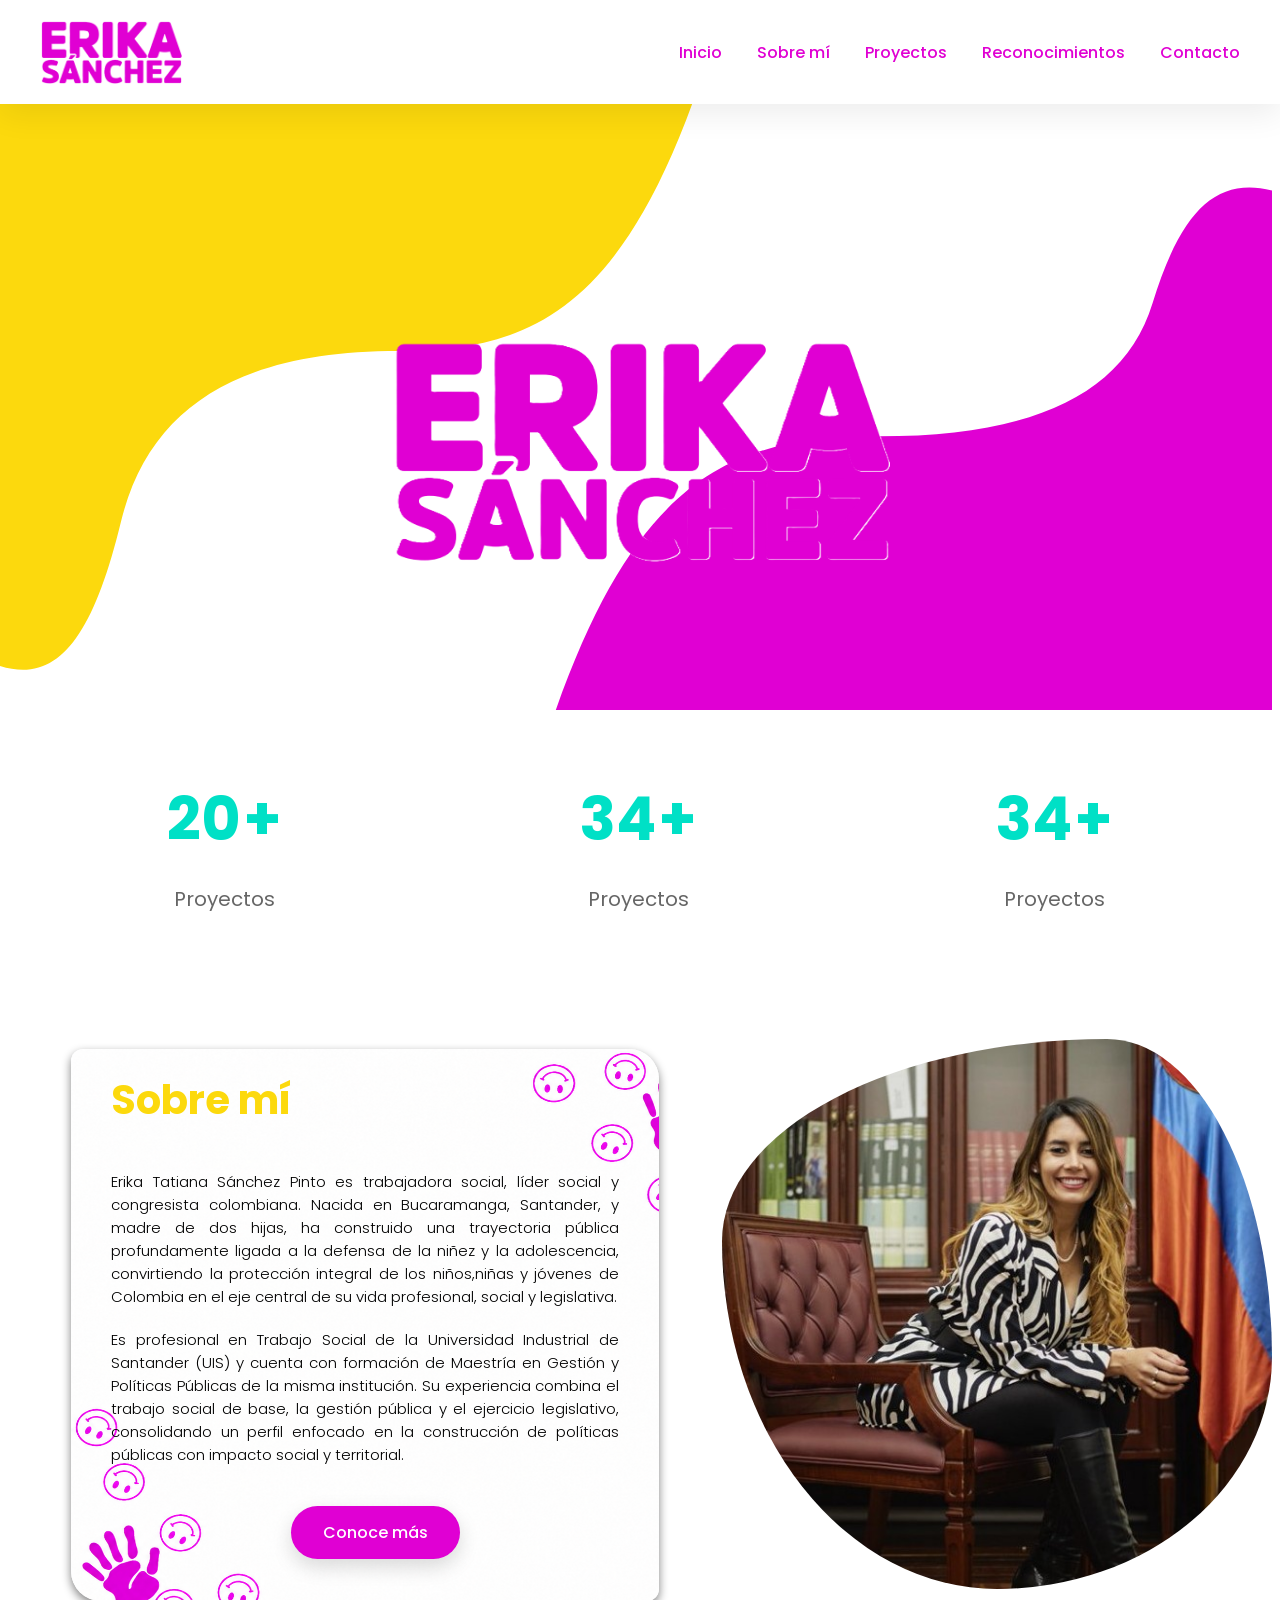
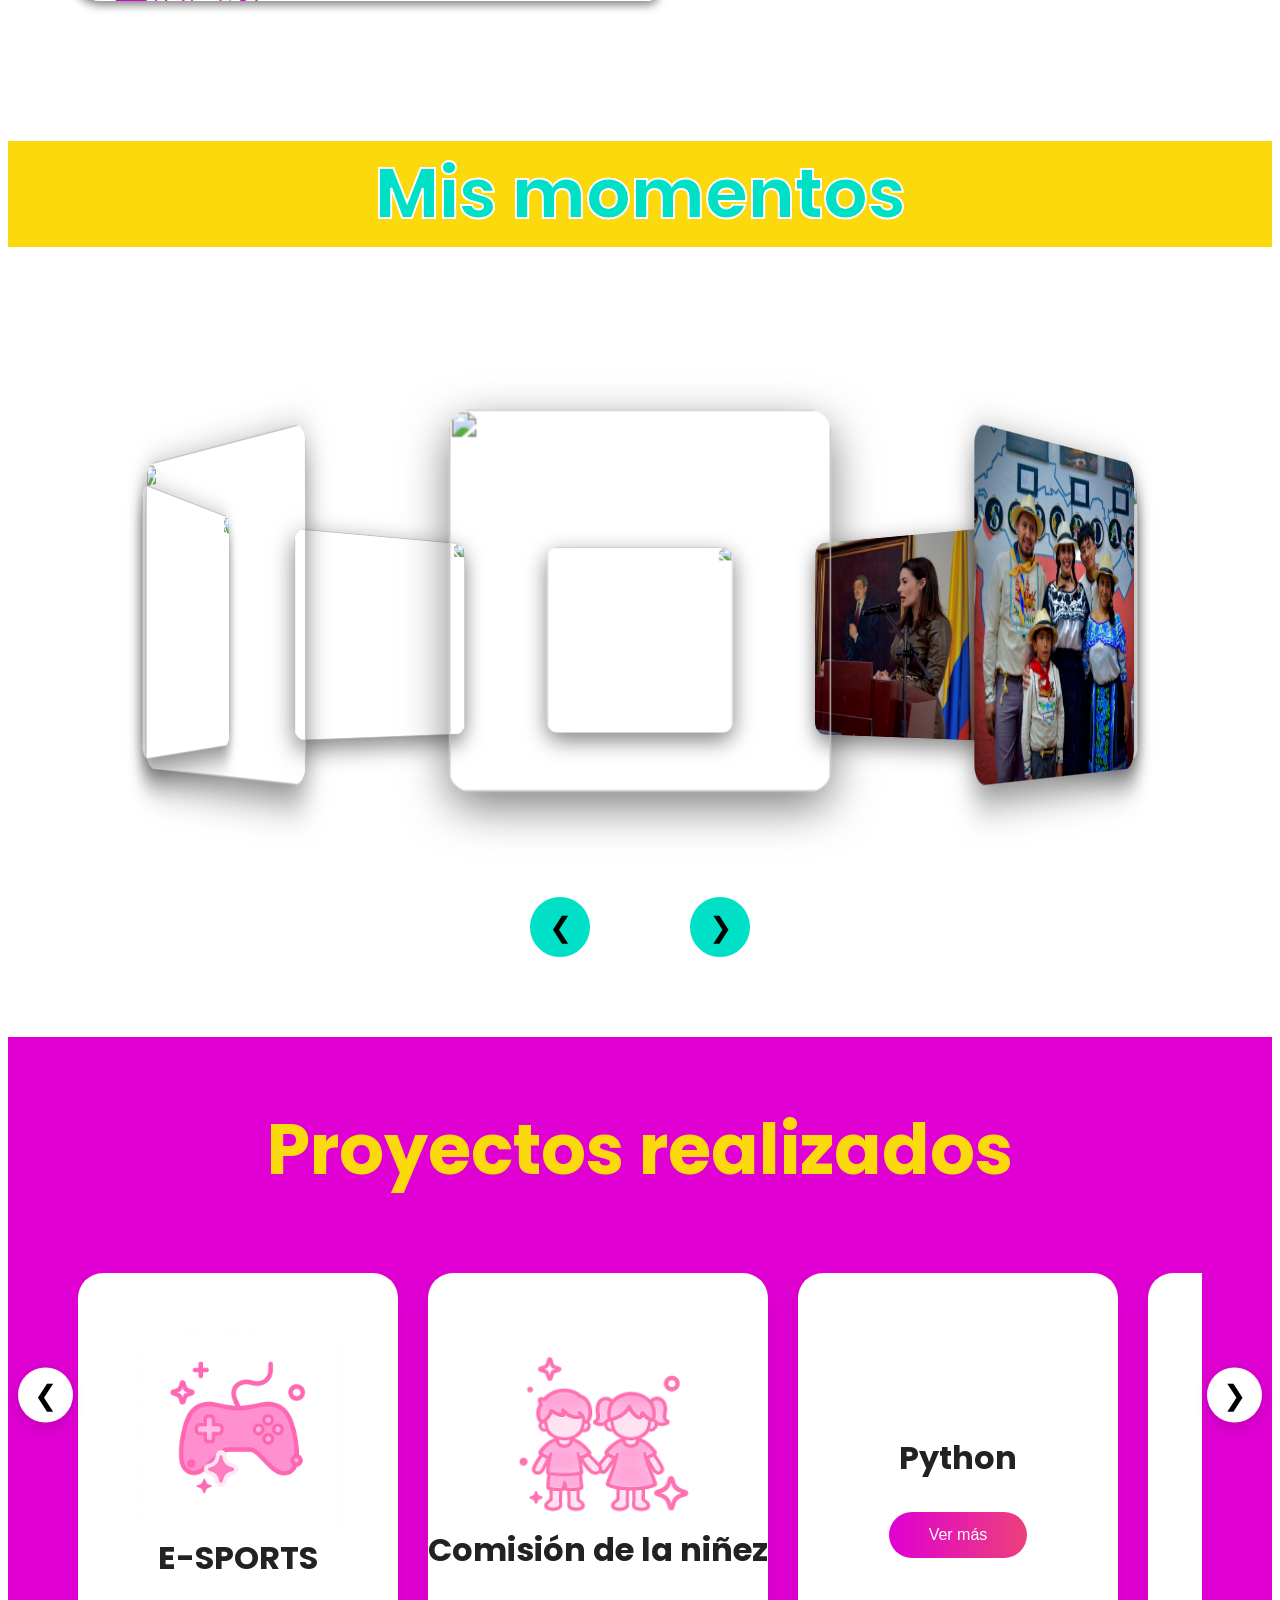
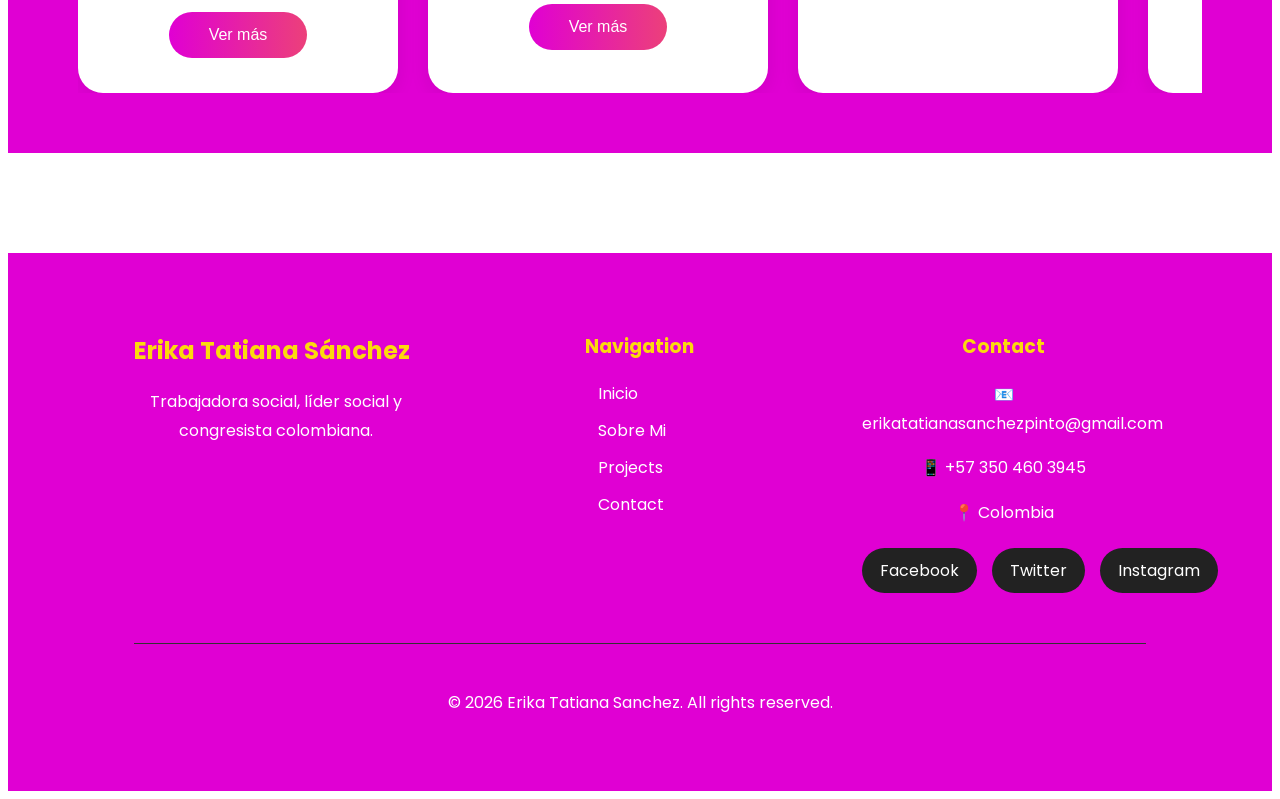
==== commit 885a4b21: "avance proyectos" ====
--- a/index.html
+++ b/index.html
@@ -157,7 +157,7 @@
 
 
     <section class="skills-section">
-
+        <h3>Proyectos realizados</h3>
     <!-- Flecha izquierda -->
     <button class="arrow left" id="prev">
         &#10094;
@@ -168,7 +168,8 @@
 
         <div class="tarjetones">
             <i class="fa-brands fa-java icon java"></i>
-            <h3>Java</h3>
+            <img src="imagenes/iconoControl.png" width="200px">
+            <h3>E-SPORTS</h3>
 
             <button class="btn-modal"
                 data-title="Java"
@@ -179,8 +180,9 @@
 
         <div class="tarjetones">
             <i class="fa-solid fa-leaf icon spring"></i>
-            <h3>Spring Boot</h3>
-
+            <img src="imagenes/niños.png" width="250px">
+            <h3>Comisión de la niñez</h3>
+            
             <button class="btn-modal"
                 data-title="Spring Boot"
                 data-description="Framework de Java utilizado para la creación rápida y eficiente de APIs REST y aplicaciones backend.">
--- a/style.css
+++ b/style.css
@@ -229,11 +229,12 @@
 
 #tituloCarrusel{
     color:#00E0C6;
+    -webkit-text-stroke: 2px white;
     font-family: "Poppins";
     text-align: center;
-    font-size: 60px;
+    font-size: 70px;
     margin-top: 100px;
-    background-image: url();
+    background-color: #FCD90D;
     background-size: 1400px 120px;
 
 }
@@ -292,14 +293,23 @@
     transform:scale(1.1);
 }
 
+
 /* CARRUSEL */
 /* ========================= */
 
 .skills-section{
     position:relative;
     padding:60px 70px;
-}
-
+    background-color: var(--rosa);
+    margin-bottom: 100px;
+}
+.skills-section h3{
+     color:#FCD90D;
+    font-family: "Poppins";
+    text-align: center;
+    font-size: 70px;
+    margin-top: 0px;
+}
 .skills{
     display: flex;
     gap: 30px;
@@ -357,7 +367,7 @@
     background:linear-gradient(
         90deg,
         #E000D3,
-        #7c3aed
+        #EC407A
     );
 
     color:white;
@@ -893,5 +903,8 @@
     .footer-section ul li{
     margin-left: -100px;
 }
-
+#tituloCarrusel{
+    -webkit-text-stroke: 1px white;
+    font-size: 50px;
+}
 }
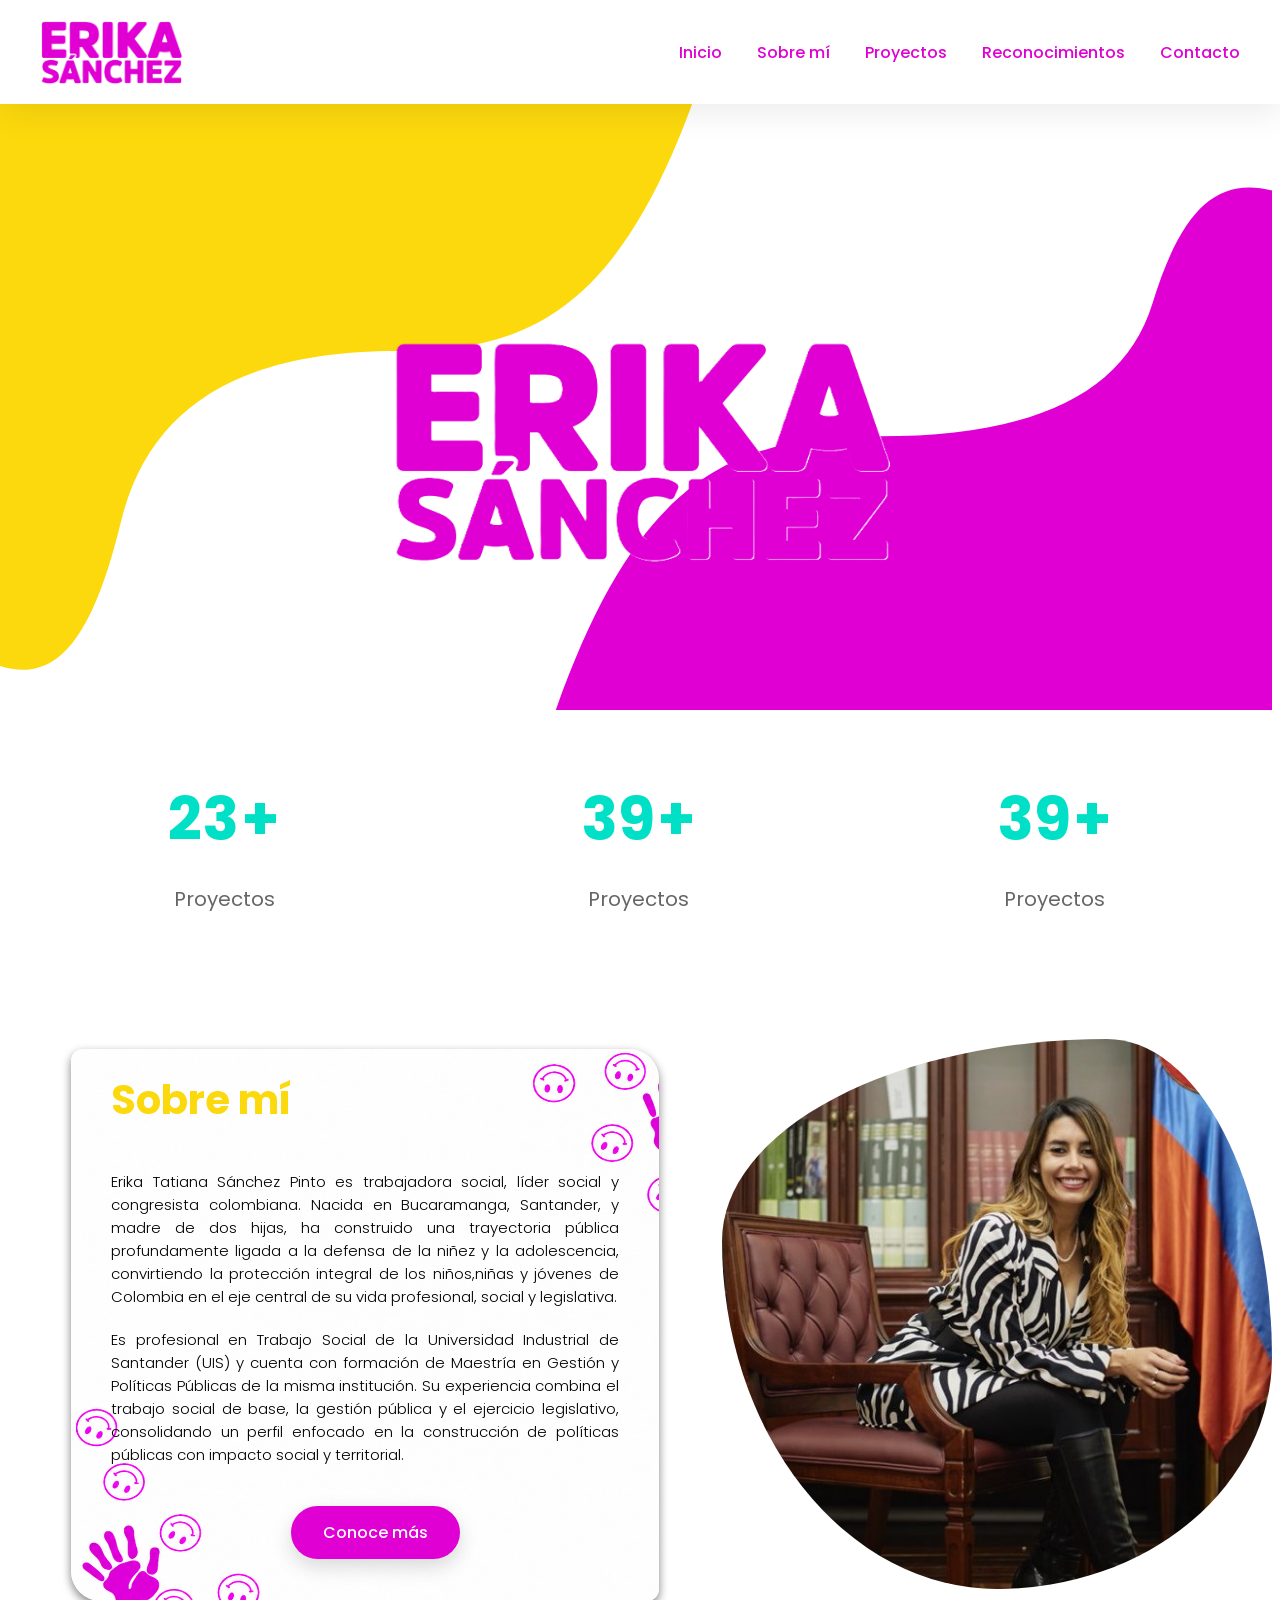
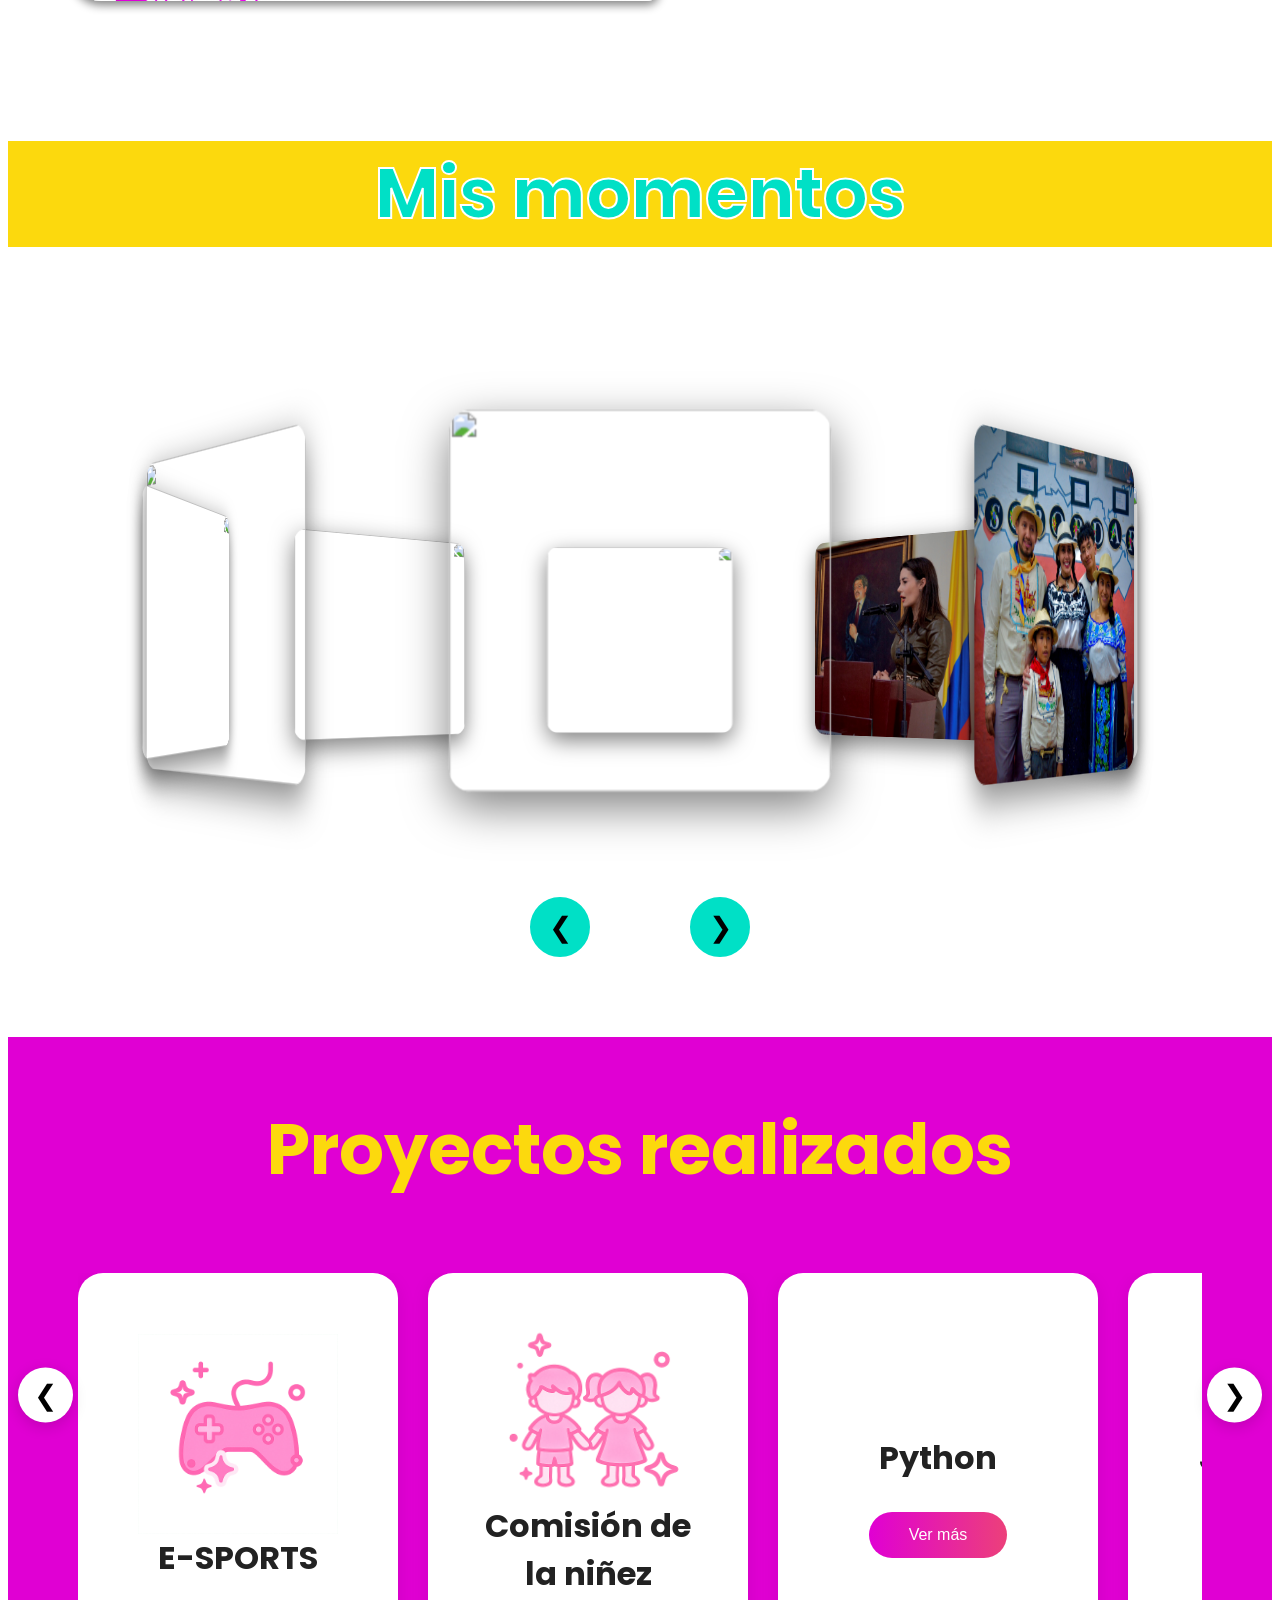
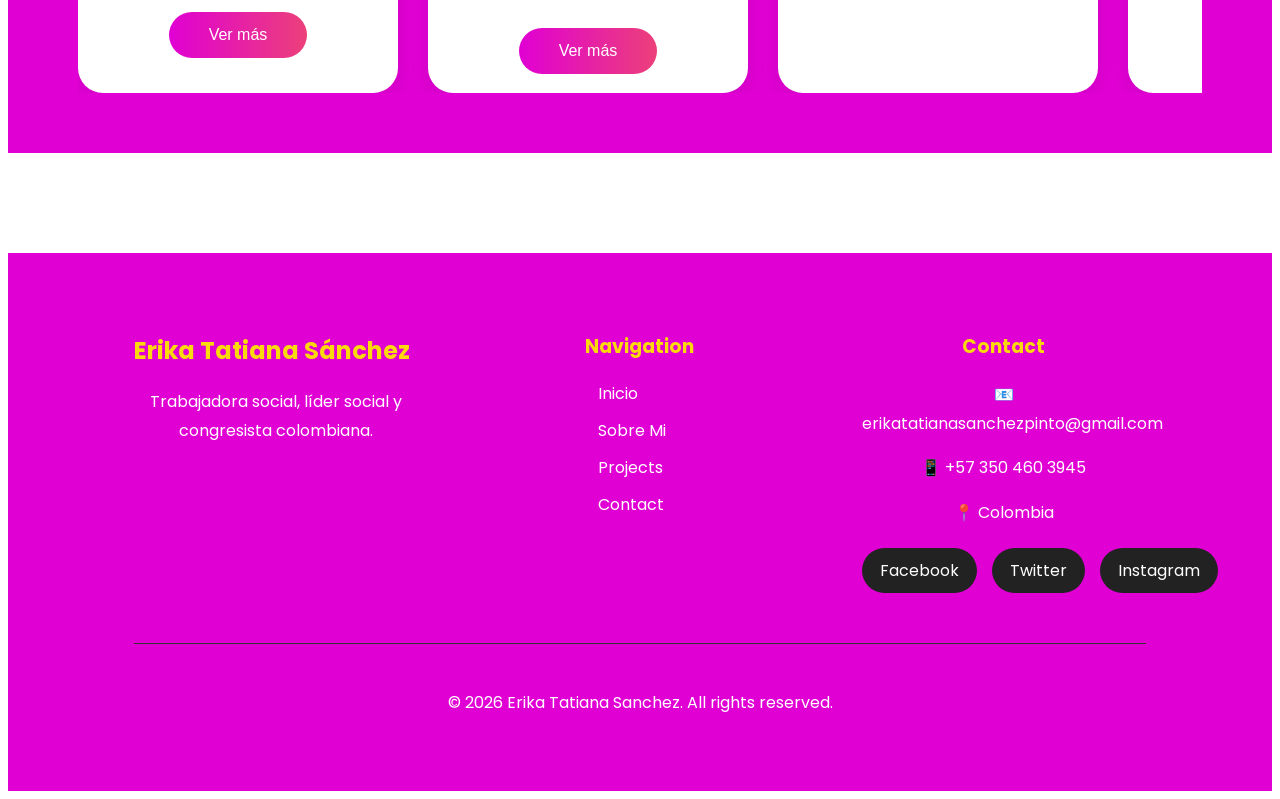
==== commit db8873a1: "modificar" ====
--- a/index.html
+++ b/index.html
@@ -181,7 +181,7 @@
         <div class="tarjetones">
             <i class="fa-solid fa-leaf icon spring"></i>
             <img src="imagenes/niños.png" width="250px">
-            <h3>Comisión de la niñez</h3>
+            <h3>Comisión de <br> la niñez</h3>
             
             <button class="btn-modal"
                 data-title="Spring Boot"
--- a/style.css
+++ b/style.css
@@ -907,4 +907,15 @@
     -webkit-text-stroke: 1px white;
     font-size: 50px;
 }
+
+.skills-section h3{
+    font-size: 50px;
+}
+.tarjetones{
+    height:400px;
+    min-width:250px;
+}
+.tarjetones h3{
+    font-size: 30px;
+}
 }
